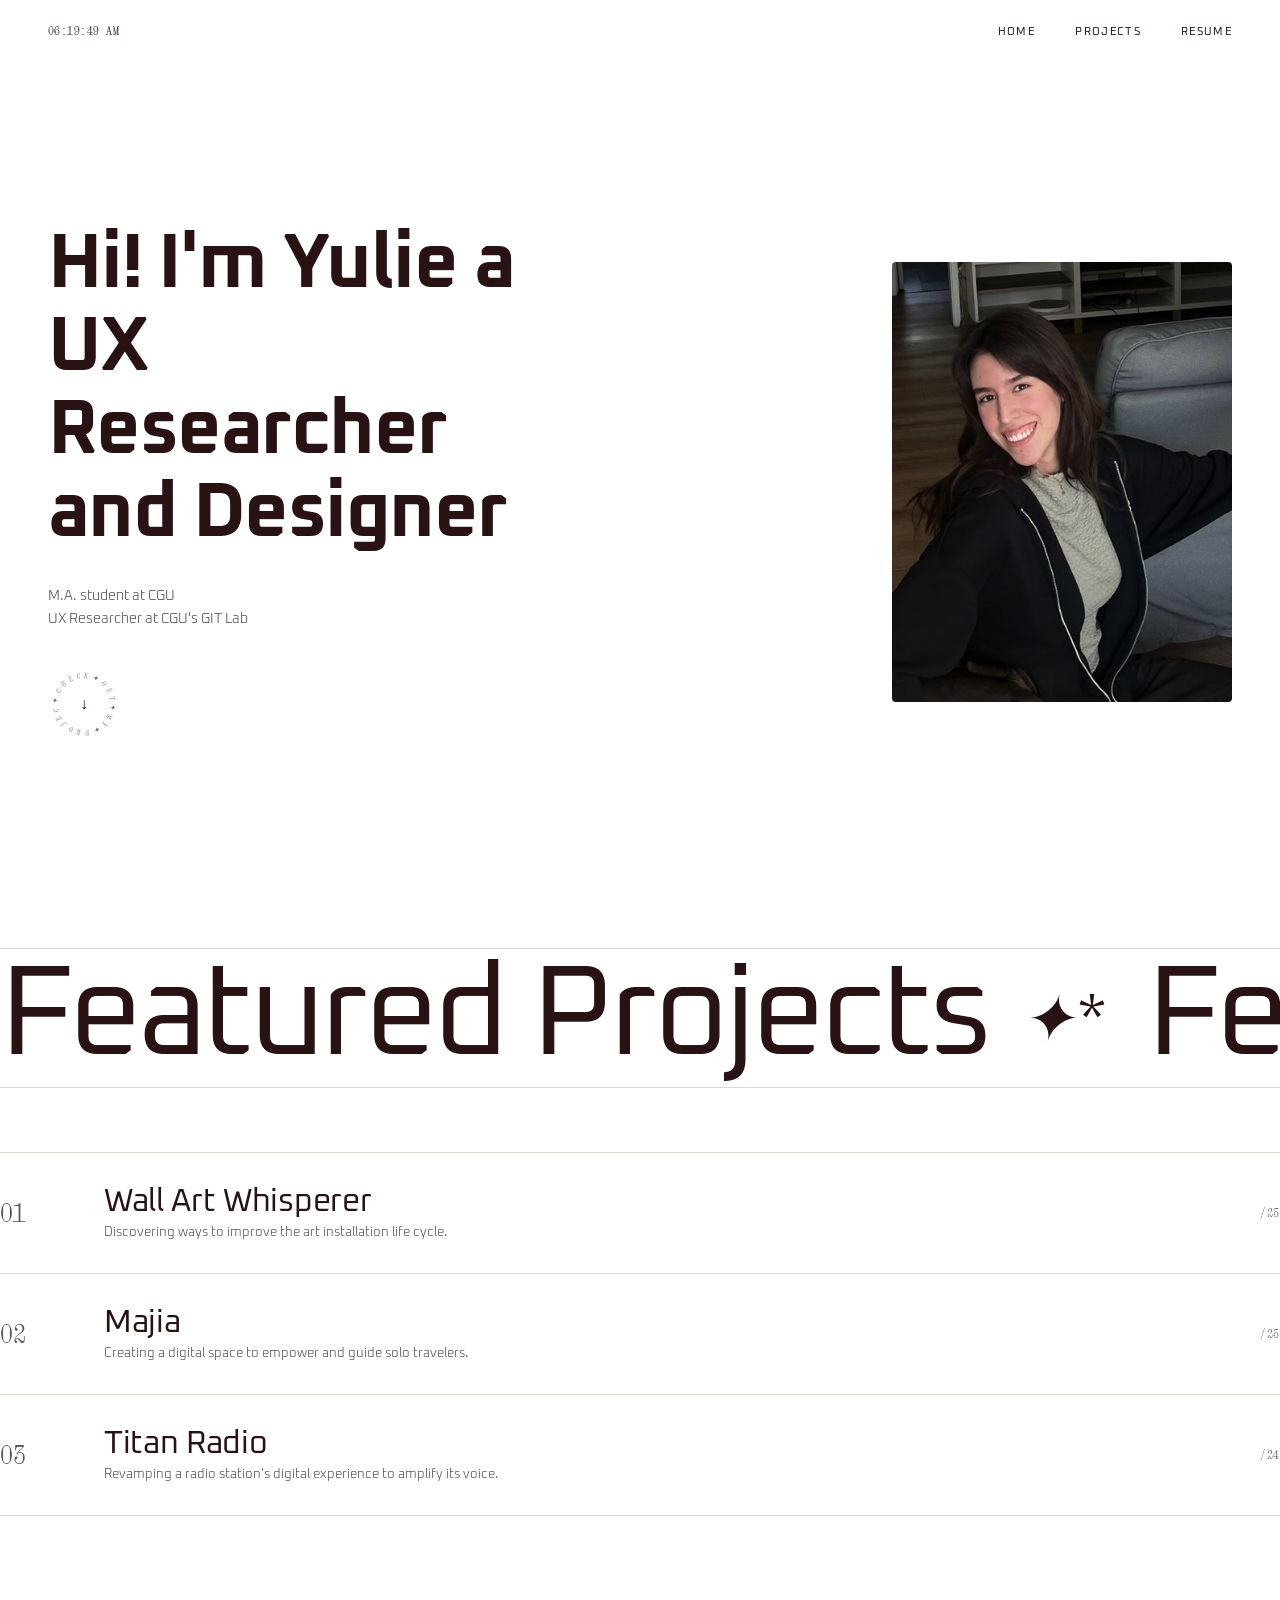
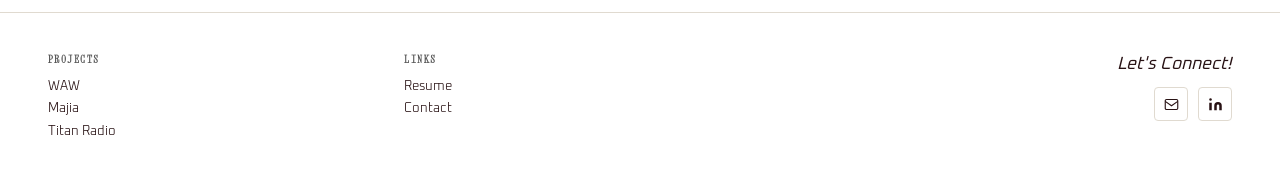
==== index.html @ 0ada7ca8 "created home page need to add case studies for projects" ====
<!DOCTYPE html>
<html lang="en">
<head>
  <meta charset="UTF-8" />
  <meta name="viewport" content="width=device-width, initial-scale=1.0"/>
  <title>Yulie — UX Researcher & Designer</title>
  <link rel="preconnect" href="https://fonts.googleapis.com">
  <link href="https://fonts.googleapis.com/css2?family=Oxanium:wght@300;400;500;600&family=Xanh+Mono:ital@0;1&display=swap" rel="stylesheet">
  <link rel="stylesheet" href="style.css">
</head>
<body>

  <nav>
    <span class="nav-time" id="clock"></span>
    <ul class="nav-links">
      <li><a href="#hero">Home</a></li>
      <li><a href="#projects">Projects</a></li>
      <li><a href="#">Resume</a></li>
    </ul>
  </nav>

  <section id="hero">
    <div class="hero-text">
      <h1 class="hero-title">
        <span class="xahn">Hi! I'm Yulie</span>
        a UX Researcher
        and Designer
      </h1>
      <div class="hero-meta">
        <span>M.A. student at CGU</span>
        <span>UX Researcher at CGU's GIT Lab</span>
      </div>
      <div class="spin-badge">
        <a href="#projects" class="spin-ring" aria-label="Check out my projects">
          <svg viewBox="0 0 72 72" width="72" height="72" fill="none" xmlns="http://www.w3.org/2000/svg">
            <path id="circlePath" d="M 36,36 m -26,0 a 26,26 0 1,1 52,0 a 26,26 0 1,1 -52,0" fill="none"/>
            <text font-family="'Xanh Mono',monospace" font-size="7.5" fill="#7A766E" letter-spacing="3.5">
              <textPath href="#circlePath">✦CHECK✦OUT✦MY✦PROJECTS✦</textPath>
            </text>
          </svg>
          <div class="arrow">↓</div>
        </a>
      </div>
    </div>

    <div class="hero-image-wrap">
      <div class="hero-img-frame">
        <img src="images/yulie.jpeg" alt="Yulie — UX Researcher and Designer" />
      </div>
    </div>
  </section>

  <section id="projects">
    <div class="marquee-wrapper">
      <div class="marquee-track">
        <div class="marquee-item">Featured Projects <span class="divider">✦*</span></div>
        <div class="marquee-item">Featured Projects <span class="divider">✦*</span></div>
        <div class="marquee-item">Featured Projects <span class="divider">✦*</span></div>
        <div class="marquee-item">Featured Projects <span class="divider">✦*</span></div>
        <div class="marquee-item">Featured Projects <span class="divider">✦*</span></div>
        <div class="marquee-item">Featured Projects <span class="divider">✦*</span></div>
        <div class="marquee-item">Featured Projects <span class="divider">✦*</span></div>
        <div class="marquee-item">Featured Projects <span class="divider">✦*</span></div>
      </div>
    </div>
    
    <div class="projects-list">
      <a class="project-row" href="#">
        <span class="proj-num">01</span>
        <div class="proj-info">
          <p class="proj-title">Wall Art Whisperer</p>
          <p class="proj-desc">Discovering ways to improve the art installation life cycle.</p>
        </div>
        <span class="proj-year">/25</span>
      </a>
      <a class="project-row" href="#">
        <span class="proj-num">02</span>
        <div class="proj-info">
          <p class="proj-title">Majia</p>
          <p class="proj-desc">Creating a digital space to empower and guide solo travelers.</p>
        </div>
        <span class="proj-year">/25</span>
      </a>
      <a class="project-row" href="#">
        <span class="proj-num">03</span>
        <div class="proj-info">
          <p class="proj-title">Titan Radio</p>
          <p class="proj-desc">Revamping a radio station's digital experience to amplify its voice.</p>
        </div>
        <span class="proj-year">/24</span>
      </a>
    </div>
  </section>

  <footer>
    <div class="footer-col">
      <h4>Projects</h4>
      <a href="#">WAW</a>
      <a href="#">Majia</a>
      <a href="#">Titan Radio</a>
    </div>
    <div class="footer-col">
      <h4>Links</h4>
      <a href="#">Resume</a>
      <a href="#">Contact</a>
    </div>
    <div class="footer-col"></div>
    <div class="footer-connect">
      <p>Let's Connect!</p>
      <div class="footer-icons">
        <a href="/cdn-cgi/l/email-protection#7900160c0b391c14181015571a1614" aria-label="Email">
          <svg width="15" height="15" viewBox="0 0 24 24" fill="none" stroke="currentColor" stroke-width="1.8">
            <rect x="2" y="4" width="20" height="16" rx="2"/>
            <path d="M2 7l10 7 10-7"/>
          </svg>
        </a>
        <a href="https://linkedin.com/in/yourprofile" target="_blank" rel="noopener" aria-label="LinkedIn">
          <svg width="15" height="15" viewBox="0 0 24 24" fill="currentColor">
            <path d="M16 8a6 6 0 016 6v7h-4v-7a2 2 0 00-2-2 2 2 0 00-2 2v7h-4v-7a6 6 0 016-6zM2 9h4v12H2z"/>
            <circle cx="4" cy="4" r="2"/>
          </svg>
        </a>
      </div>
    </div>
  </footer>

  <script>
    const clock = document.getElementById('clock');
    function updateClock() {
      const now = new Date();
      clock.textContent = now.toLocaleTimeString('en-US', { hour: '2-digit', minute: '2-digit', second: '2-digit' });
    }
    updateClock();
    setInterval(updateClock, 1000);

    const headline = document.getElementById('featuredHeadline');
    const observer = new IntersectionObserver((entries) => {
      entries.forEach(e => { if (e.isIntersecting) headline.classList.add('visible'); });
    }, { threshold: 0.2 });
    observer.observe(headline);
  </script>
</body>
</html>
---- style.css ----
:root {
  --white: #FFFFFF;
  --ink: #281214;
  --muted: #585858;
  --accent: #C8B89A;
  --rule: #E0DAD0;
  --font-base: 'Oxanium', sans-serif;
  --font-mono: 'Xanh Mono', monospace;
}

*, *::before, *::after { box-sizing: border-box; margin: 0; padding: 0; }
html { scroll-behavior: smooth; }
body {
  background: var(--white);
  color: var(--ink);
  font-family: var(--font-base);
  overflow-x: hidden;
}

/* NAV */
nav {
  position: fixed;
  top: 0; left: 0; right: 0;
  z-index: 100;
  display: flex;
  justify-content: space-between;
  align-items: center;
  padding: 1.25rem 3rem;
  mix-blend-mode: multiply;
}
.nav-time {
  font-family: var(--font-mono);
  font-size: .75rem;
  color: var(--ink);
  letter-spacing: .04em;
}
.nav-links { display: flex; gap: 2.5rem; list-style: none; }
.nav-links a {
  font-size: .7rem;
  letter-spacing: .12em;
  text-transform: uppercase;
  color: var(--ink);
  text-decoration: none;
  position: relative;
}
.nav-links a::after {
  content: '';
  position: absolute;
  bottom: -2px; left: 0;
  width: 0; height: 1px;
  background: var(--ink);
  transition: width .3s ease;
}
.nav-links a:hover::after { width: 100%; }

/* HERO */
#hero {
  min-height: 100vh;
  display: grid;
  grid-template-columns: 1fr 1fr;
  align-items: center;
  padding: 8rem 3rem 4rem;
  gap: 2rem;
}
.hero-text { max-width: 480px; }
.hero-label {
  font-family: var(--font-mono);
  font-size: .68rem;
  letter-spacing: .18em;
  text-transform: uppercase;
  color: var(--muted);
  margin-bottom: 1.5rem;
  opacity: 0;
  transform: translateY(12px);
  animation: fadeUp .6s ease .2s forwards;
}
.hero-title {
  font-size: clamp(3rem, 6vw, 5.5rem);
  line-height: 1.08;
  letter-spacing: -.02em;
  opacity: 0;
  transform: translateY(20px);
  animation: fadeUp .8s ease .35s forwards;
}
.hero-title em { font-style: normal; color: var(--ink); }
.hero-meta {
  margin-top: 2rem;
  display: flex;
  flex-direction: column;
  gap: .4rem;
  opacity: 0;
  transform: translateY(12px);
  animation: fadeUp .6s ease .6s forwards;
}
.hero-meta span { font-size: .85rem; color: var(--muted); font-weight: 300; }
.hero-image-wrap {
  display: flex;
  justify-content: flex-end;
  opacity: 0;
  transform: translateY(20px) scale(.97);
  animation: fadeUp .9s ease .5s forwards;
}
.hero-img-frame {
  width: 340px;
  height: 440px;
  border-radius: 4px;
  overflow: hidden;
  position: relative;
}
.hero-img-frame::before {
  content: '';
  position: absolute;
  inset: 0;
  background: linear-gradient(to bottom, transparent 60%, rgba(26,24,20,.15));
  z-index: 1;
}
.hero-img-frame img {
  width: 100%; height: 100%;
  object-fit: cover;
  filter: sepia(8%) contrast(1.04);
}

/* SPIN BADGE */
.spin-badge {
  margin-top: 2.5rem;
  opacity: 0;
  animation: fadeUp .6s ease .8s forwards;
}
.spin-ring {
  width: 72px; height: 72px;
  position: relative;
  cursor: pointer;
  display: block;
  text-decoration: none;
  color: var(--ink);
}
.spin-ring svg {
  position: absolute;
  inset: 0;
  animation: spin 10s linear infinite;
}
.spin-ring .arrow {
  position: absolute;
  inset: 0;
  display: flex;
  align-items: center;
  justify-content: center;
  font-size: 1rem;
}
@keyframes spin { to { transform: rotate(360deg); } }
.spin-ring:hover svg { animation-play-state: paused; }

/* PROJECTS */
#projects { padding: 3rem 0 6rem; }
.marquee-wrapper {
  overflow: hidden;
  width: 100%;
  margin-bottom: 4rem;
  border-top: 1px solid var(--rule);
  border-bottom: 1px solid var(--rule);
  padding: 0.5rem 0;
}
.marquee-track {
  display: flex;
  width: max-content;
  animation: marquee 30s linear infinite;
}
.marquee-track:hover { animation-play-state: paused; }
.marquee-item {
  font-family: 'Oxanium';
  font-size: clamp(4rem, 10vw, 9rem);
  line-height: .95;
  letter-spacing: -.03em;
  white-space: nowrap;
  padding-right: 3rem;
  display: flex;
  align-items: center;
  gap: 2rem;
}
.marquee-item .divider {
  font-size: clamp(2rem, 5vw, 4rem);
  color: var(--ink);
  font-style: italic;
  font-family: 'Xanh Mono', monospace;
}
@keyframes marquee {
  from { transform: translateX(0); }
  to   { transform: translateX(-50%); }
}
.projects-list { border-top: 1px solid var(--rule); }
.project-row {
  display: grid;
  grid-template-columns: 80px 1fr auto;
  align-items: center;
  gap: 1.5rem;
  padding: 2rem 0;
  border-bottom: 1px solid var(--rule);
  text-decoration: none;
  color: inherit;
  position: relative;
  overflow: hidden;
  cursor: pointer;
  transition: padding-left .3s ease;
}
.project-row::before {
  content: '';
  position: absolute;
  left: 0; top: 0; bottom: 0;
  width: 0;
  background: var(--ink);
  transition: width .35s ease;
  z-index: 0;
}
.project-row:hover::before { width: 4px; }
.project-row:hover { padding-left: 1rem; }
.project-row > * { position: relative; z-index: 1; }
.proj-num {
  font-family: var(--font-mono);
  font-size: 1.6rem;
  font-weight: 300;
  color: var(--muted);
}
.proj-title {
  font-size: clamp(1.4rem, 3vw, 2rem);
  letter-spacing: -.01em;
  line-height: 1.1;
}
.proj-desc {
  font-size: .8rem;
  color: var(--muted);
  margin-top: .3rem;
  font-weight: 300;
}
.proj-year {
  font-family: var(--font-mono);
  font-size: .75rem;
  color: var(--muted);
  letter-spacing: .06em;
}

/* FOOTER */
footer {
  border-top: 1px solid var(--rule);
  padding: 2.5rem 3rem;
  display: grid;
  grid-template-columns: 1fr 1fr 1fr auto;
  gap: 2rem;
  align-items: start;
}
.footer-col h4 {
  font-family: var(--font-mono);
  font-size: .65rem;
  letter-spacing: .14em;
  text-transform: uppercase;
  color: var(--muted);
  margin-bottom: .9rem;
}
.footer-col a {
  display: block;
  font-size: .8rem;
  color: var(--ink);
  text-decoration: none;
  margin-bottom: .4rem;
  font-weight: 300;
  transition: color .2s;
}
.footer-col a:hover { color: var(--muted); }
.footer-connect { text-align: right; }
.footer-connect p {
  font-size: 1.1rem;
  font-style: italic;
  margin-bottom: .8rem;
}
.footer-icons { display: flex; gap: .6rem; justify-content: flex-end; }
.footer-icons a {
  width: 34px; height: 34px;
  border: 1px solid var(--rule);
  border-radius: 4px;
  display: flex;
  align-items: center;
  justify-content: center;
  color: var(--ink);
  text-decoration: none;
  transition: background .2s, border-color .2s;
}
.footer-icons a:hover {
  background: var(--ink);
  color: var(--white);
  border-color: var(--ink);
}

/* ANIMATIONS */
@keyframes fadeUp { to { opacity: 1; transform: none; } }

/* RESPONSIVE */
@media (max-width: 700px) {
  #hero { grid-template-columns: 1fr; padding-top: 6rem; }
  .hero-image-wrap { justify-content: center; order: -1; }
  .hero-img-frame { width: 240px; height: 300px; }
  nav { padding: 1rem 1.5rem; }
  #projects, footer { padding-left: 1.5rem; padding-right: 1.5rem; }
  footer { grid-template-columns: 1fr 1fr; }
  .footer-connect { grid-column: 1/-1; text-align: left; }
  .footer-icons { justify-content: flex-start; }
}
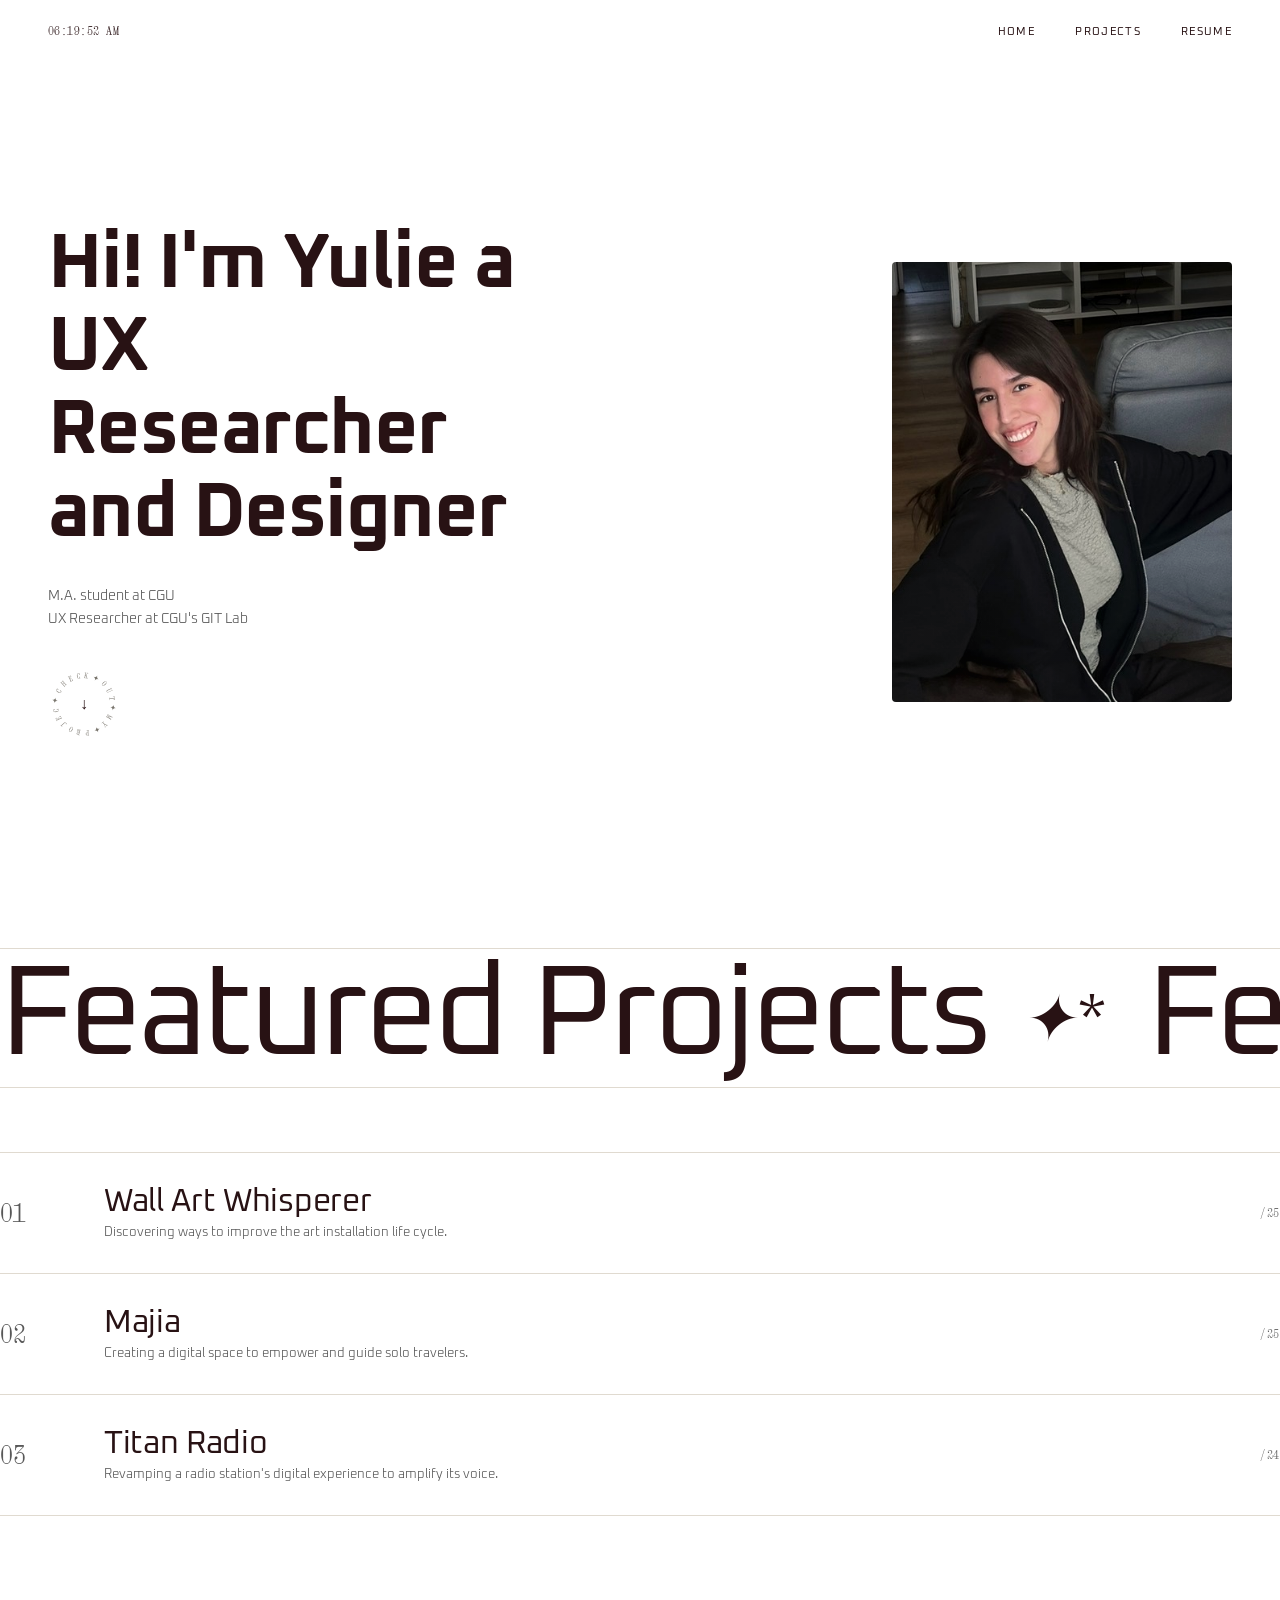
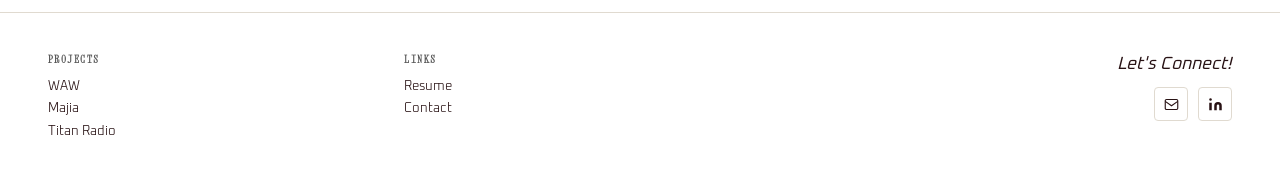
==== commit 62ffd847: "majia case study" ====
--- a/index.html
+++ b/index.html
@@ -73,7 +73,7 @@
         </div>
         <span class="proj-year">/25</span>
       </a>
-      <a class="project-row" href="#">
+      <a class="project-row" href="majia.html">
         <span class="proj-num">02</span>
         <div class="proj-info">
           <p class="proj-title">Majia</p>
--- a/style.css
+++ b/style.css
@@ -181,7 +181,7 @@
   font-size: clamp(2rem, 5vw, 4rem);
   color: var(--ink);
   font-style: italic;
-  font-family: 'Xanh Mono', monospace;
+  font-family: 'Xanh Mono';
 }
 @keyframes marquee {
   from { transform: translateX(0); }
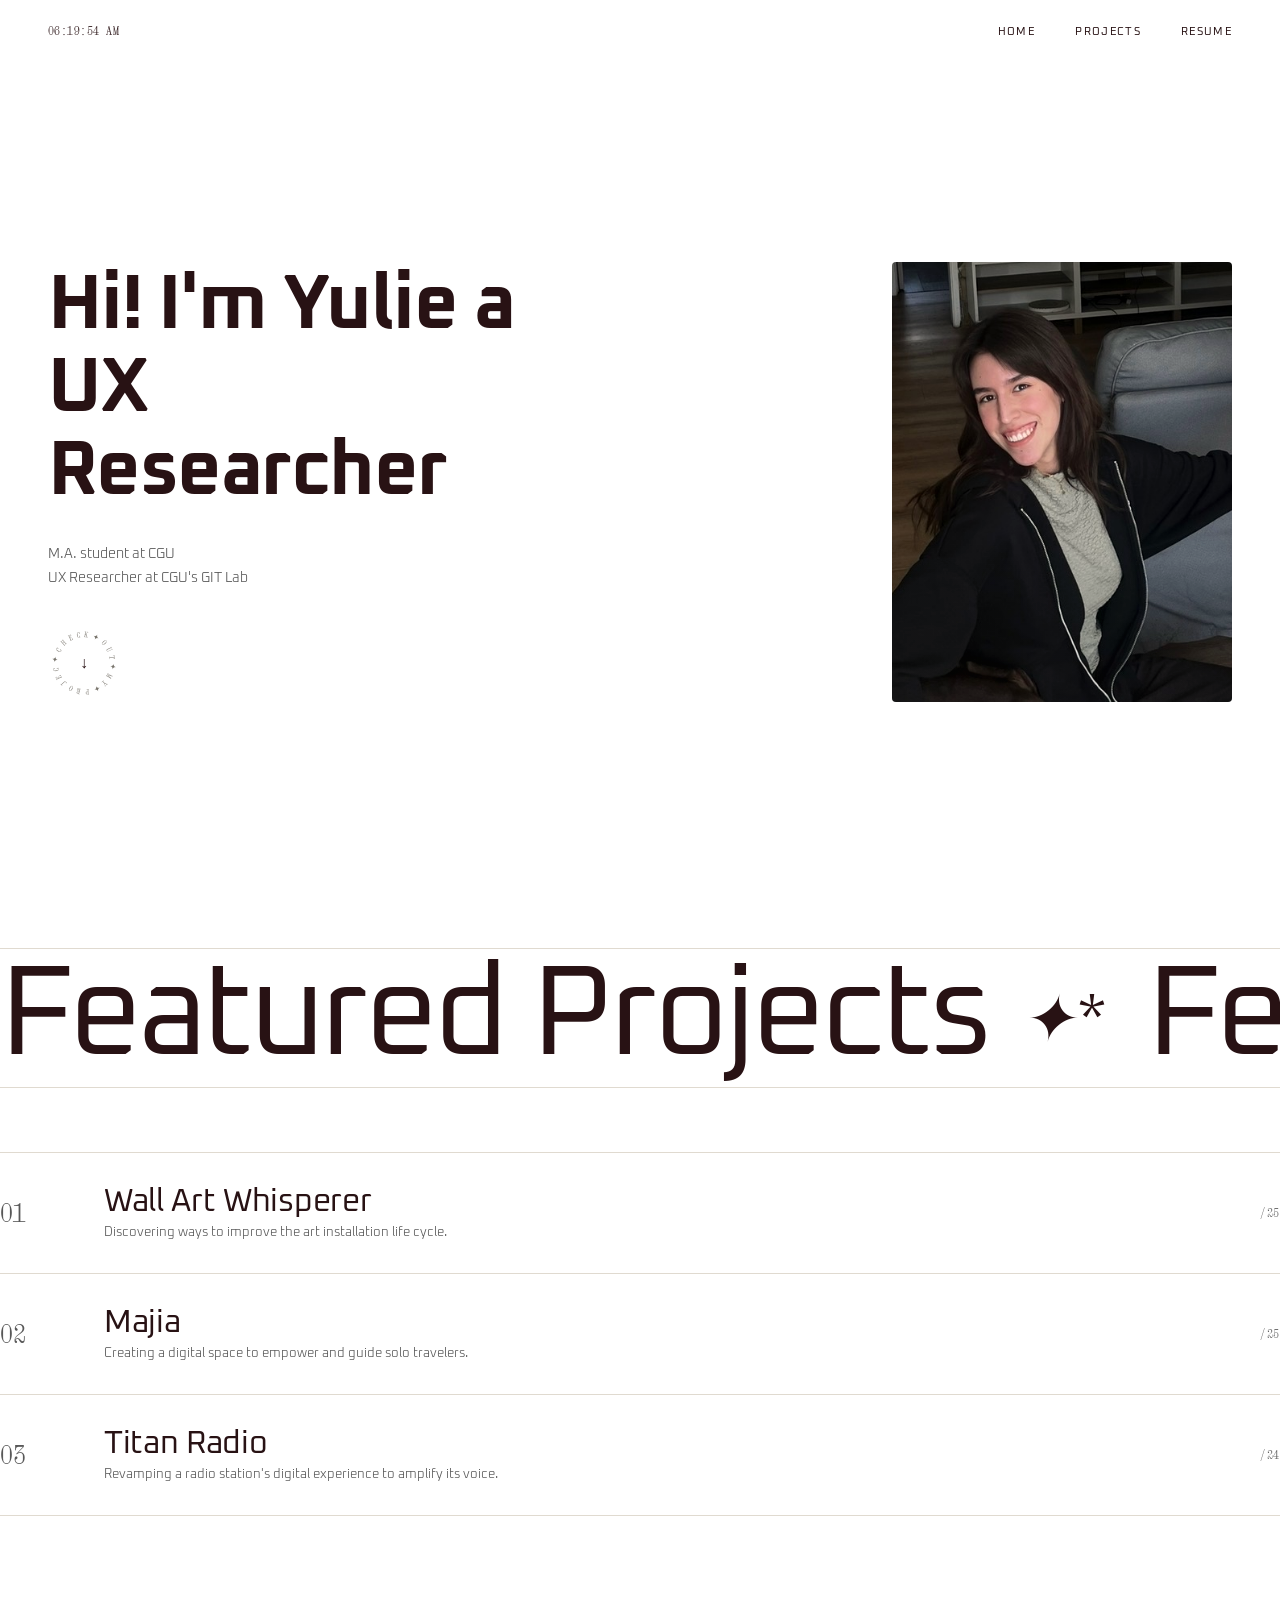
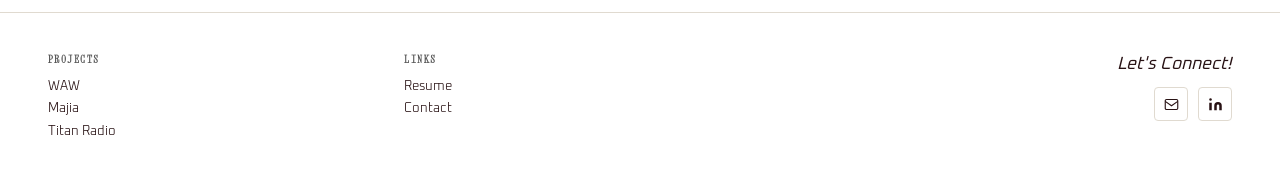
==== commit b51c78f9: "resume linked" ====
--- a/index.html
+++ b/index.html
@@ -24,7 +24,6 @@
       <h1 class="hero-title">
         <span class="xahn">Hi! I'm Yulie</span>
         a UX Researcher
-        and Designer
       </h1>
       <div class="hero-meta">
         <span>M.A. student at CGU</span>
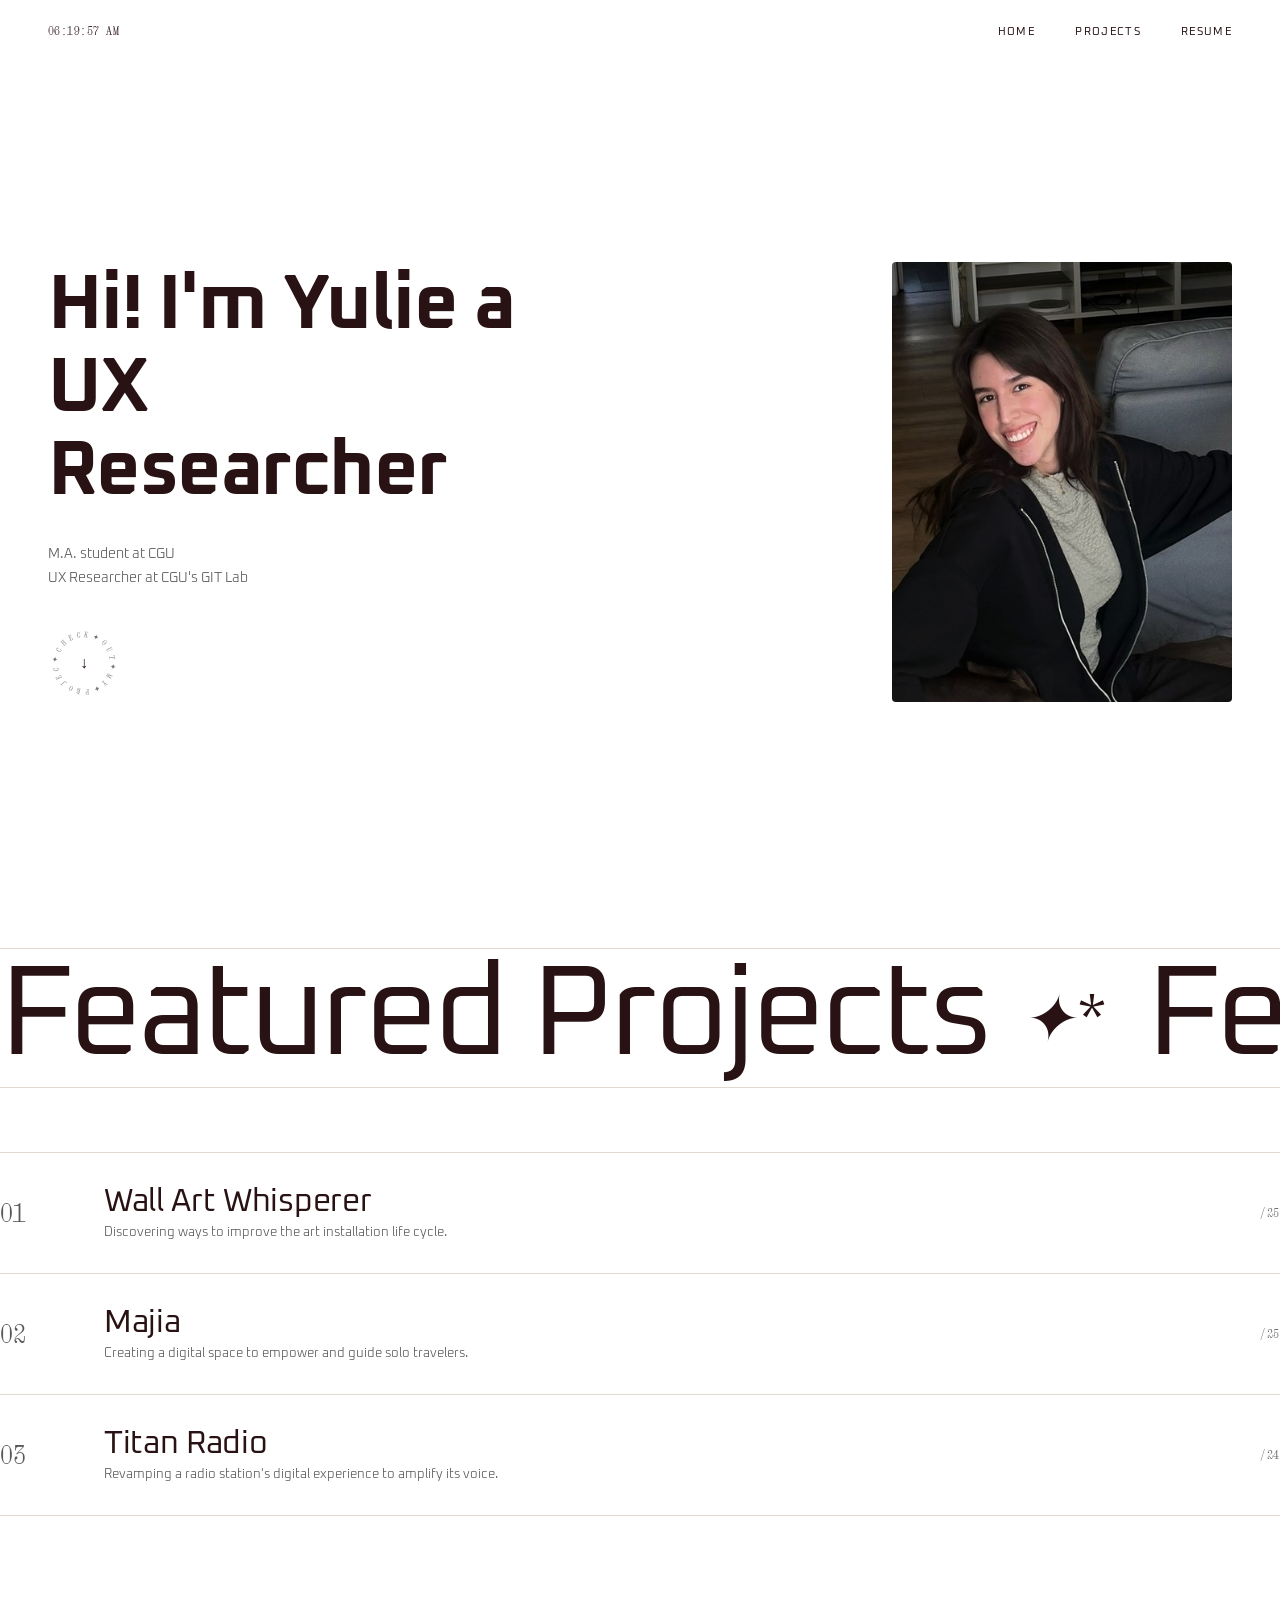
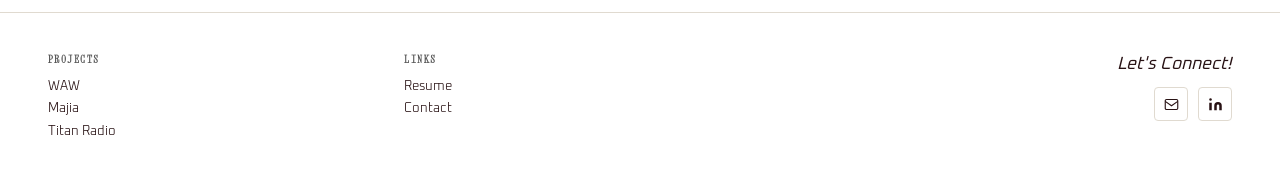
==== commit ce7617f0: "resume include for homepage" ====
--- a/index.html
+++ b/index.html
@@ -15,7 +15,11 @@
     <ul class="nav-links">
       <li><a href="#hero">Home</a></li>
       <li><a href="#projects">Projects</a></li>
-      <li><a href="#">Resume</a></li>
+      <li>
+  <a href="https://docs.google.com/document/d/1yuBSfav1PI_Jg06PoBtk33j0smDnjw7VkEvwxPulEjk/edit?tab=t.0" 
+     target="_blank" 
+     rel="noopener noreferrer">Resume</a>
+</li>
     </ul>
   </nav>
 
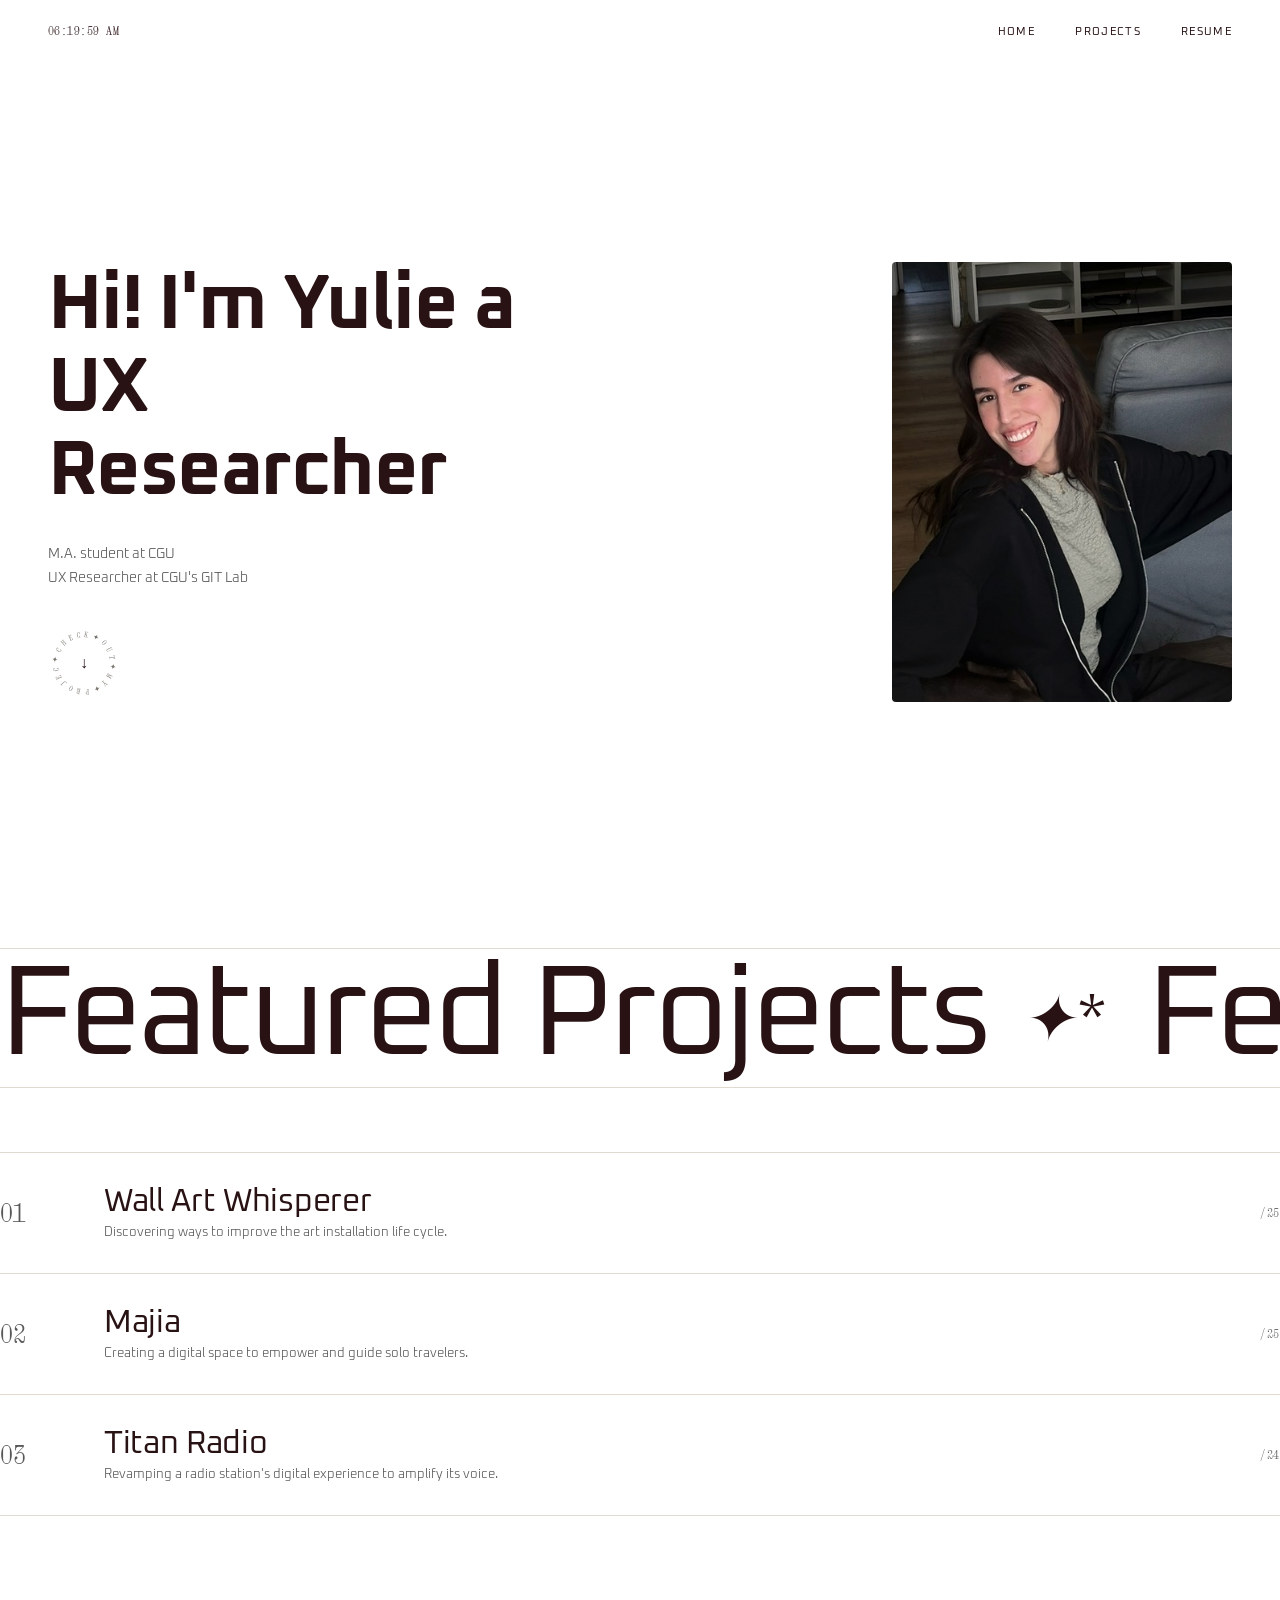
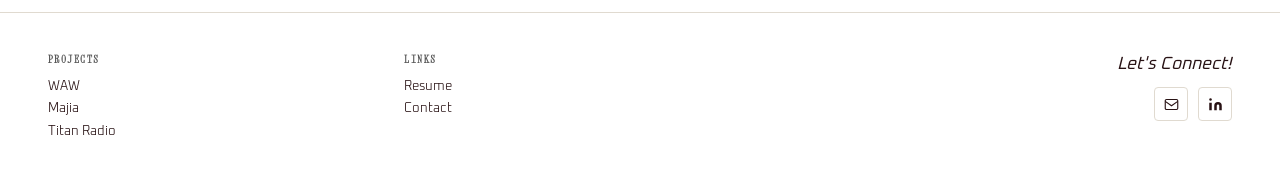
==== commit 2e75d63b: "updated waw page" ====
--- a/index.html
+++ b/index.html
@@ -68,7 +68,7 @@
     </div>
     
     <div class="projects-list">
-      <a class="project-row" href="#">
+      <a class="project-row" href="waw.html">
         <span class="proj-num">01</span>
         <div class="proj-info">
           <p class="proj-title">Wall Art Whisperer</p>
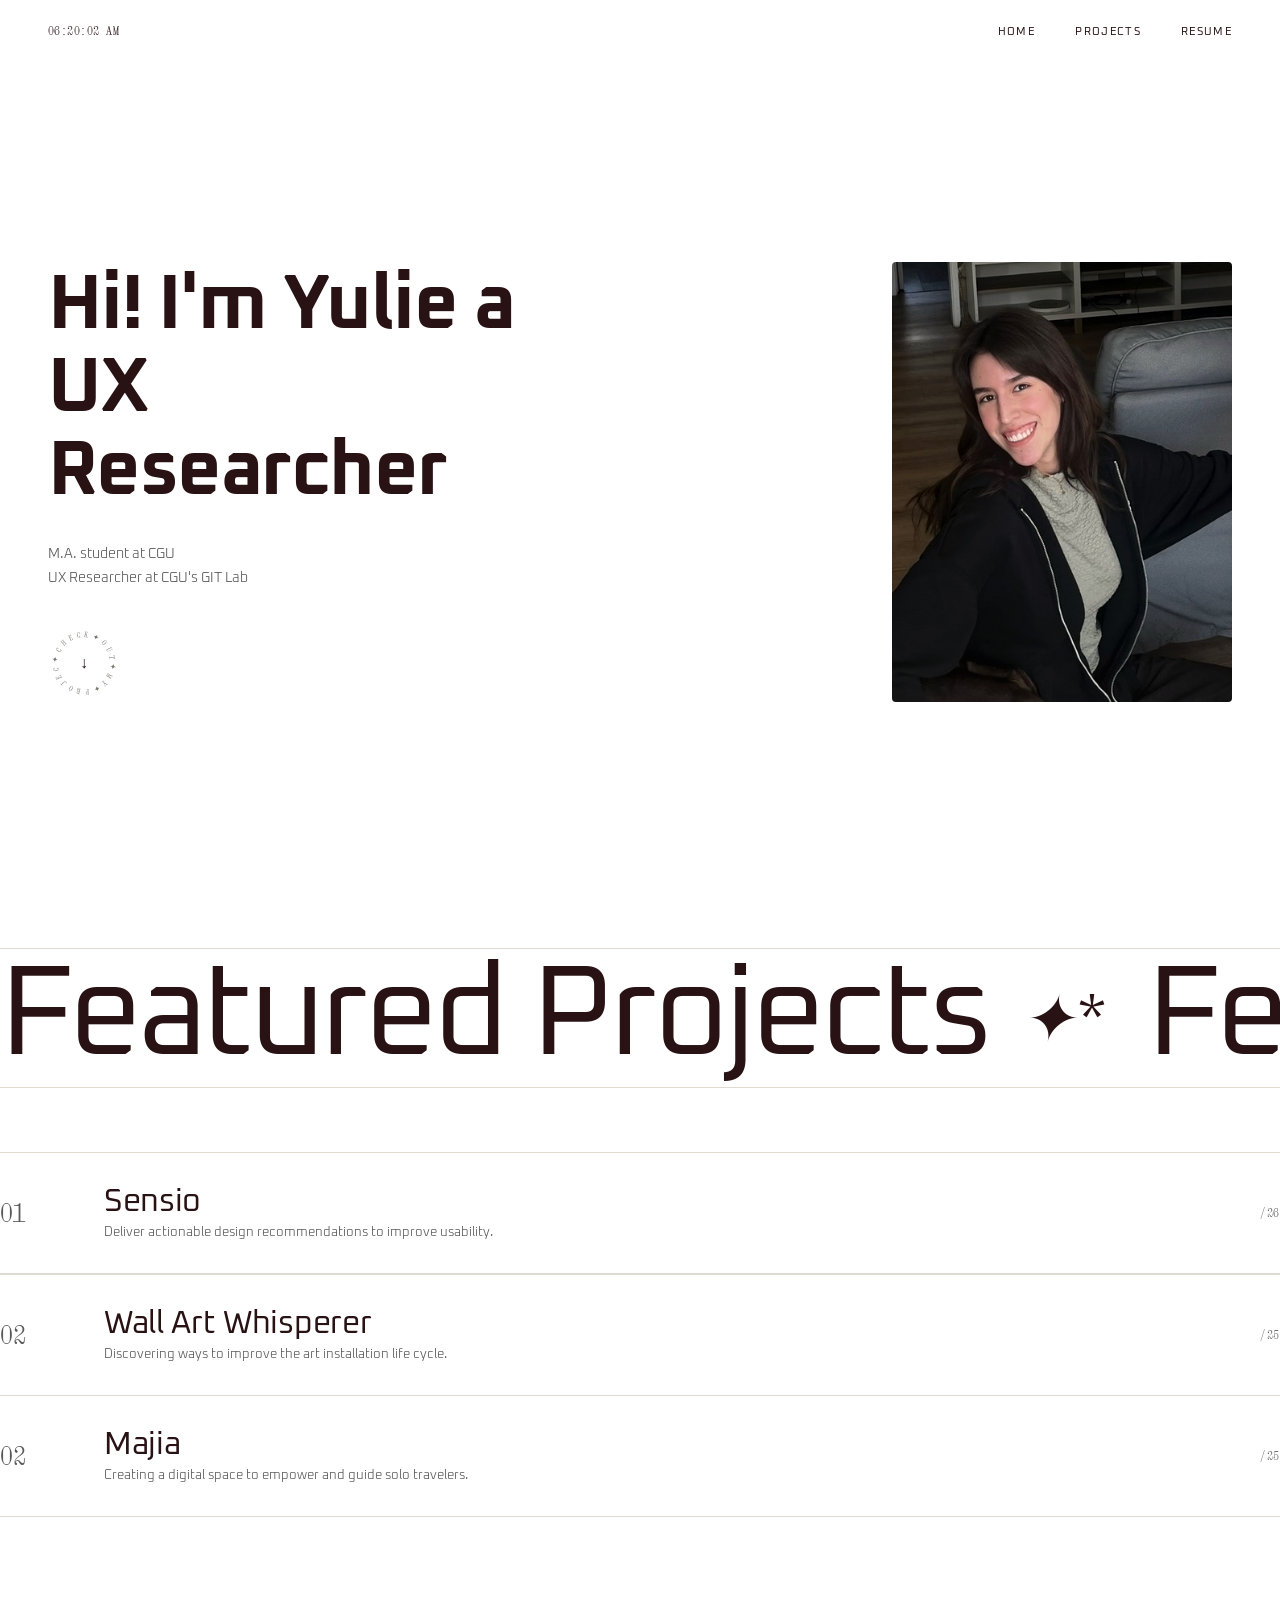
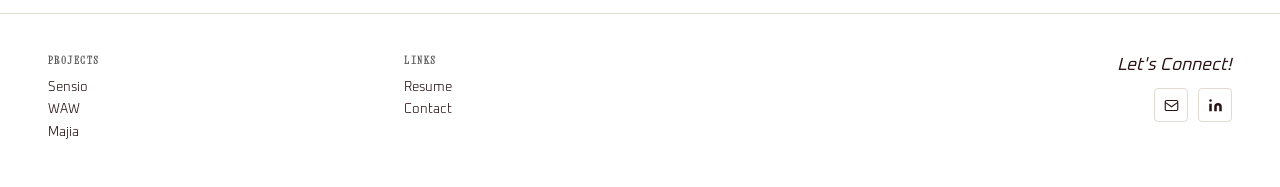
==== commit 37e010ea: "fixed links" ====
--- a/index.html
+++ b/index.html
@@ -66,10 +66,20 @@
         <div class="marquee-item">Featured Projects <span class="divider">✦*</span></div>
       </div>
     </div>
-    
+
+
+     <div class="projects-list">
+      <a class="project-row" href="sensio.html">
+        <span class="proj-num">01</span>
+        <div class="proj-info">
+          <p class="proj-title">Sensio</p>
+          <p class="proj-desc">Deliver actionable design recommendations to improve usability.</p>
+        </div>
+        <span class="proj-year">/26</span>
+      </a>
     <div class="projects-list">
       <a class="project-row" href="waw.html">
-        <span class="proj-num">01</span>
+        <span class="proj-num">02</span>
         <div class="proj-info">
           <p class="proj-title">Wall Art Whisperer</p>
           <p class="proj-desc">Discovering ways to improve the art installation life cycle.</p>
@@ -84,23 +94,15 @@
         </div>
         <span class="proj-year">/25</span>
       </a>
-      <a class="project-row" href="#">
-        <span class="proj-num">03</span>
-        <div class="proj-info">
-          <p class="proj-title">Titan Radio</p>
-          <p class="proj-desc">Revamping a radio station's digital experience to amplify its voice.</p>
-        </div>
-        <span class="proj-year">/24</span>
-      </a>
     </div>
   </section>
 
   <footer>
     <div class="footer-col">
       <h4>Projects</h4>
-      <a href="#">WAW</a>
-      <a href="#">Majia</a>
-      <a href="#">Titan Radio</a>
+      <a href="sensio.html">Sensio</a>
+      <a href="waw.html">WAW</a>
+      <a href="majia.html">Majia</a>
     </div>
     <div class="footer-col">
       <h4>Links</h4>
@@ -111,13 +113,13 @@
     <div class="footer-connect">
       <p>Let's Connect!</p>
       <div class="footer-icons">
-        <a href="/cdn-cgi/l/email-protection#7900160c0b391c14181015571a1614" aria-label="Email">
-          <svg width="15" height="15" viewBox="0 0 24 24" fill="none" stroke="currentColor" stroke-width="1.8">
-            <rect x="2" y="4" width="20" height="16" rx="2"/>
-            <path d="M2 7l10 7 10-7"/>
-          </svg>
-        </a>
-        <a href="https://linkedin.com/in/yourprofile" target="_blank" rel="noopener" aria-label="LinkedIn">
+        <a href="mailto:yulieledesmma@gmail.com" aria-label="Email">
+  <svg width="15" height="15" viewBox="0 0 24 24" fill="none" stroke="currentColor" stroke-width="1.8">
+    <rect x="2" y="4" width="20" height="16" rx="2"/>
+    <path d="M2 7l10 7 10-7"/>
+  </svg>
+</a>
+        <a href="https://www.linkedin.com/in/yulie-ledesma-bbb689255/" target="_blank" rel="noopener" aria-label="LinkedIn">
           <svg width="15" height="15" viewBox="0 0 24 24" fill="currentColor">
             <path d="M16 8a6 6 0 016 6v7h-4v-7a2 2 0 00-2-2 2 2 0 00-2 2v7h-4v-7a6 6 0 016-6zM2 9h4v12H2z"/>
             <circle cx="4" cy="4" r="2"/>
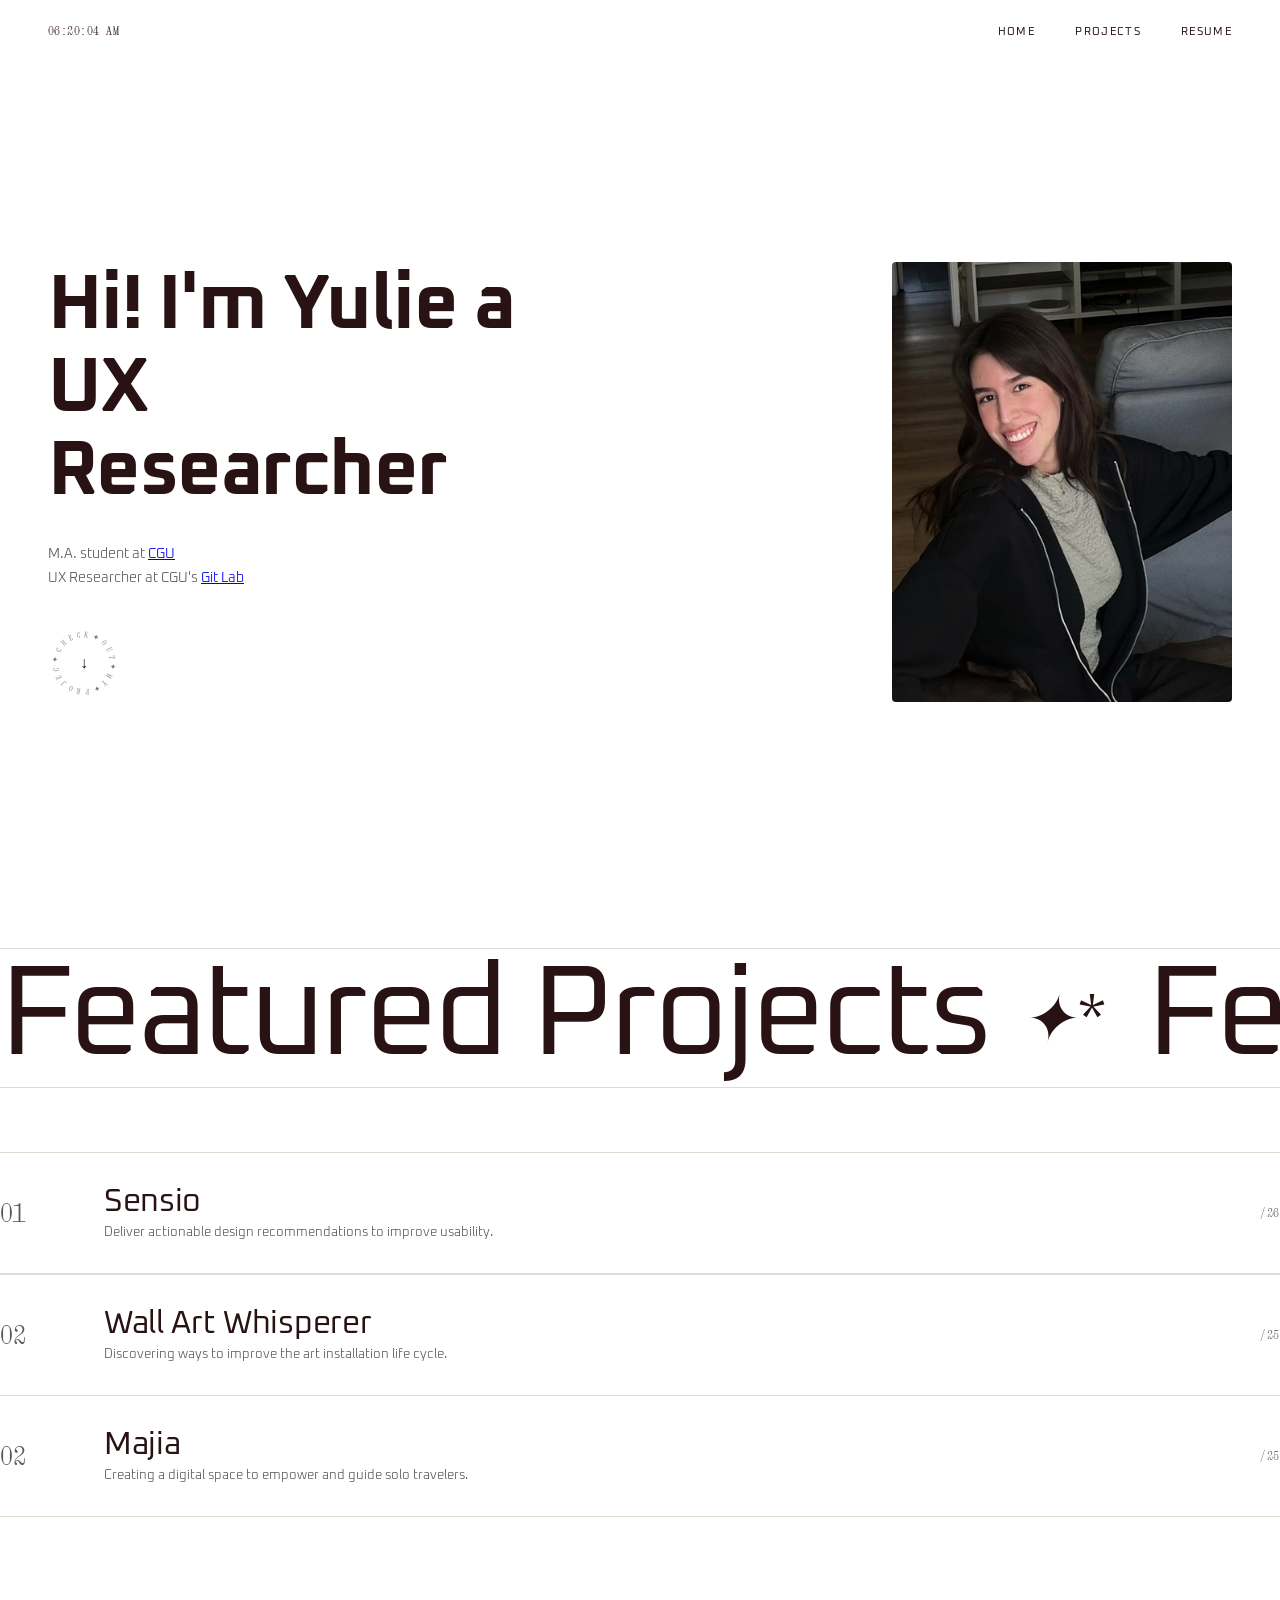
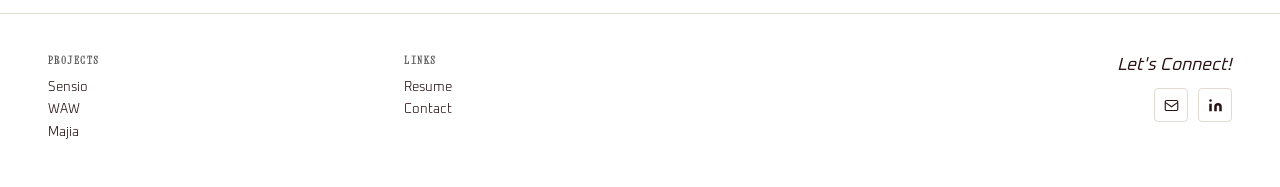
==== commit 5f850418: "added links to homepage" ====
--- a/index.html
+++ b/index.html
@@ -30,8 +30,10 @@
         a UX Researcher
       </h1>
       <div class="hero-meta">
-        <span>M.A. student at CGU</span>
-        <span>UX Researcher at CGU's GIT Lab</span>
+        <span>M.A. student at <a href="https://www.cgu.edu/academics/program/applied-cognitive-psychology-user-experience/" 
+          target="_blank" rel="noopener noreferrer">CGU</a></span>
+        <span>UX Researcher at CGU's <a href="https://www.claremontuxrlab.com/" 
+          target="_blank" rel="noopener noreferrer">Git Lab</a></span>
       </div>
       <div class="spin-badge">
         <a href="#projects" class="spin-ring" aria-label="Check out my projects">
